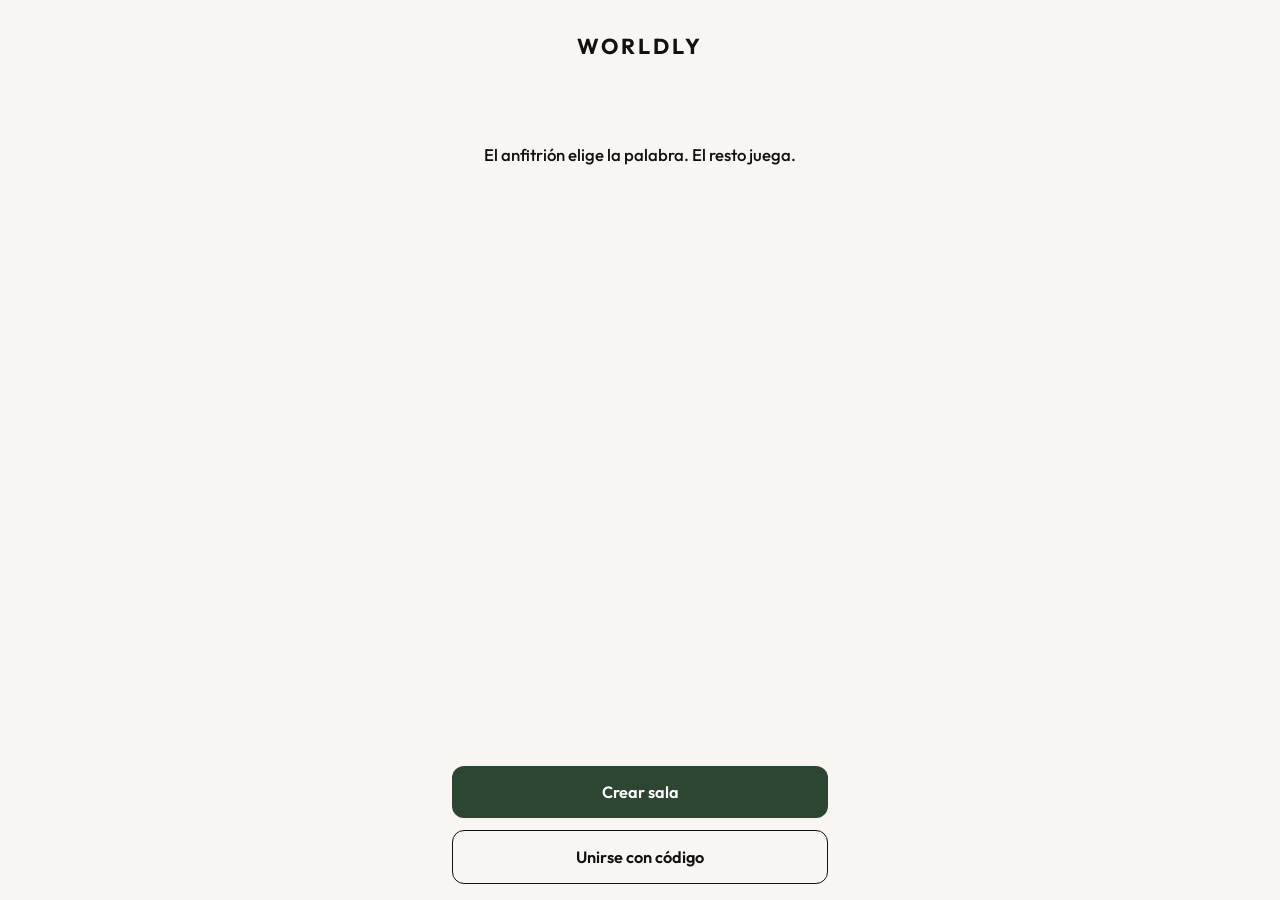
==== docs/index.html @ 36817725 "ship Worldly as a static Spanish Wordle, so anyone can host a word The secret lives in the share lin" ====
<!DOCTYPE html>
<html lang="es">
<head>
  <meta charset="utf-8" />
  <meta name="viewport" content="width=device-width, initial-scale=1, viewport-fit=cover" />
  <meta name="theme-color" content="#f8f5f2" />
  <title>Worldly</title>
  <link rel="preconnect" href="https://fonts.googleapis.com" />
  <link rel="preconnect" href="https://fonts.gstatic.com" crossorigin />
  <link href="https://fonts.googleapis.com/css2?family=Outfit:wght@400;500;600;700&display=swap" rel="stylesheet" />
  <link rel="stylesheet" href="./styles.css" />
</head>
<body>
  <div id="app"></div>
  <script src="./app.js" type="module"></script>
</body>
</html>
---- docs/styles.css ----
:root {
  --paper: #f8f5f2;
  --ink: #111;
  --muted: #6b6560;
  --line: #d9d4cd;
  --tile: #fff;
  --green: #3a6b48;
  --green-deep: #2d4632;
  --yellow: #c9a227;
  --gray: #78746c;
  --radius: 12px;
}

* { box-sizing: border-box; }
html, body { height: 100%; }
body {
  margin: 0;
  background: var(--paper);
  color: var(--ink);
  font-family: Outfit, system-ui, -apple-system, sans-serif;
  -webkit-font-smoothing: antialiased;
}

#app {
  min-height: 100%;
  max-width: 420px;
  margin: 0 auto;
  padding: 28px 22px calc(16px + env(safe-area-inset-bottom));
  display: flex;
  flex-direction: column;
}

header.brand {
  display: flex;
  align-items: center;
  justify-content: center;
  position: relative;
  min-height: 36px;
  margin-bottom: 8px;
}
header.brand h1 {
  font-size: 1.35rem;
  font-weight: 700;
  letter-spacing: 0.14em;
  text-transform: uppercase;
  margin: 0;
}
header.brand .salon {
  font-size: 0.82rem;
  font-weight: 700;
  letter-spacing: 0.18em;
  text-transform: uppercase;
}
header.brand button.link {
  position: absolute;
  right: 0;
  top: 50%;
  transform: translateY(-50%);
  background: none;
  border: 0;
  color: var(--muted);
  font: inherit;
  font-size: 0.9rem;
  cursor: pointer;
}

.hero {
  margin: auto 0 36px;
  text-align: center;
}
.home .hero { margin-top: 72px; }
.hero p.lede {
  font-size: 1.05rem;
  font-weight: 500;
  line-height: 1.35;
  margin: 0 0 10px;
  color: var(--ink);
}
.hero p.sub {
  margin: 0;
  color: var(--muted);
  font-size: 0.95rem;
}

.stack { display: flex; flex-direction: column; gap: 12px; }
.home .stack { margin-top: auto; }

.btn {
  appearance: none;
  border: 0;
  border-radius: var(--radius);
  padding: 16px 18px;
  font: inherit;
  font-weight: 600;
  font-size: 1.02rem;
  cursor: pointer;
  text-align: center;
}
.btn.primary {
  background: var(--green-deep);
  color: #fff;
}
.btn.ghost {
  background: transparent;
  color: var(--ink);
  border: 1.5px solid var(--ink);
}
.btn:disabled { opacity: 0.5; cursor: not-allowed; }

label.field {
  display: flex;
  flex-direction: column;
  gap: 8px;
  font-size: 0.88rem;
  color: var(--muted);
}
input[type="text"] {
  font: inherit;
  font-size: 1.1rem;
  padding: 14px 16px;
  border-radius: var(--radius);
  border: 1.5px solid var(--line);
  background: var(--tile);
  color: var(--ink);
  outline: none;
}
input[type="text"]:focus { border-color: var(--green-deep); }
input.code {
  text-transform: uppercase;
  letter-spacing: 0.28em;
  text-align: center;
  font-weight: 700;
}
input.word { text-transform: lowercase; }

.msg {
  min-height: 1.3em;
  color: #a33;
  font-size: 0.92rem;
  text-align: center;
}
.msg.ok { color: var(--green); }

.card {
  background: var(--tile);
  border: 1px solid var(--line);
  border-radius: var(--radius);
  padding: 16px;
}
.code-block { text-align: center; margin-bottom: 12px; }
.code-block .code {
  font-size: 2rem;
  font-weight: 700;
  letter-spacing: 0.22em;
  margin: 6px 0 8px;
}
.code-block .hint { color: var(--muted); font-size: 0.88rem; }
.quiet {
  display: inline-block;
  margin-top: 8px;
  font-size: 0.78rem;
  font-weight: 600;
  letter-spacing: 0.06em;
  text-transform: uppercase;
  color: var(--green-deep);
}

.grid {
  display: grid;
  gap: 8px;
  margin: 12px auto 16px;
  width: min(100%, 320px);
}
.row { display: grid; gap: 8px; }
.tile {
  aspect-ratio: 1;
  display: grid;
  place-items: center;
  border-radius: 8px;
  border: 2px solid var(--line);
  background: var(--tile);
  font-weight: 700;
  font-size: 1.35rem;
  text-transform: uppercase;
}
.tile.filled { border-color: var(--ink); }
.tile.g { background: var(--green); border-color: var(--green); color: #fff; }
.tile.y { background: var(--yellow); border-color: var(--yellow); color: #fff; }
.tile.x { background: var(--gray); border-color: var(--gray); color: #fff; }

.keyboard {
  margin-top: auto;
  display: flex;
  flex-direction: column;
  gap: 8px;
  padding-top: 8px;
}
.kb-row {
  display: flex;
  gap: 6px;
  justify-content: center;
}
.key {
  flex: 1 1 0;
  min-height: 48px;
  max-width: 34px;
  border: 0;
  border-radius: 8px;
  background: #ece8e3;
  color: var(--ink);
  font: inherit;
  font-weight: 700;
  cursor: pointer;
  text-transform: uppercase;
}
.key.wide { max-width: 76px; flex: 1.7 1 0; font-size: 0.72rem; letter-spacing: 0.04em; }
.key.g { background: var(--green); color: #fff; }
.key.y { background: var(--yellow); color: #fff; }
.key.x { background: var(--gray); color: #fff; }

.end { text-align: center; margin: 12px 0; }
.end h2 { margin: 0 0 6px; font-size: 1.2rem; }
.end .secret {
  font-size: 1.15rem;
  font-weight: 700;
  letter-spacing: 0.14em;
  text-transform: uppercase;
}

.status-line {
  text-align: center;
  color: var(--muted);
  font-size: 0.88rem;
  letter-spacing: 0.04em;
  margin: 4px 0 8px;
}

@media (min-width: 500px) {
  .key { min-height: 52px; }
}

.share {
  font-size: 0.78rem;
  word-break: break-all;
  color: var(--muted);
  margin: 8px 0 12px;
  line-height: 1.4;
}
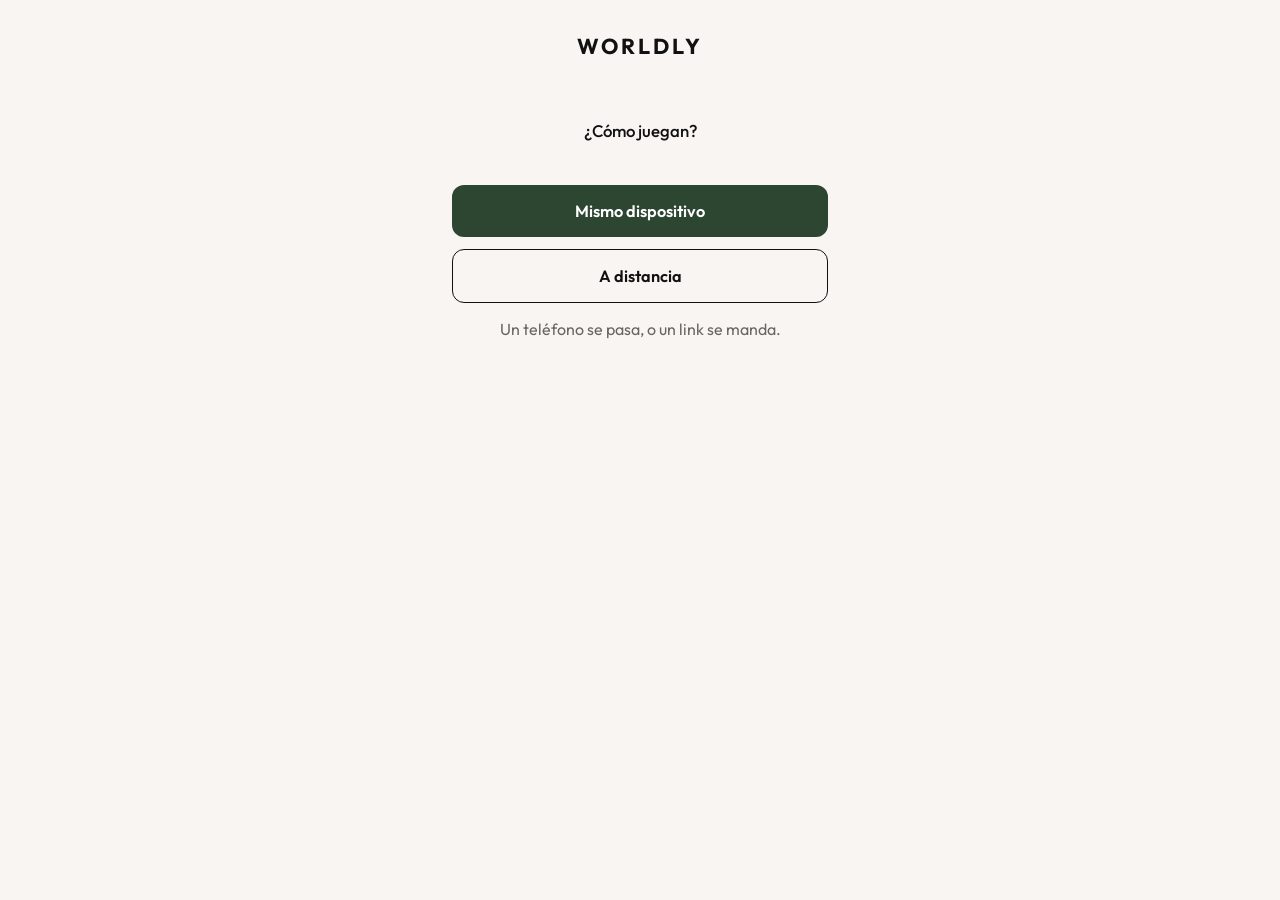
==== commit 31310208: "put both modes on screen, not under the fold" ====
--- a/docs/index.html
+++ b/docs/index.html
@@ -8,10 +8,10 @@
   <link rel="preconnect" href="https://fonts.googleapis.com" />
   <link rel="preconnect" href="https://fonts.gstatic.com" crossorigin />
   <link href="https://fonts.googleapis.com/css2?family=Outfit:wght@400;500;600;700&display=swap" rel="stylesheet" />
-  <link rel="stylesheet" href="./styles.css" />
+  <link rel="stylesheet" href="./styles.css?v=2" />
 </head>
 <body>
   <div id="app"></div>
-  <script src="./app.js" type="module"></script>
+  <script src="./app.js?v=2" type="module"></script>
 </body>
 </html>
--- a/docs/styles.css
+++ b/docs/styles.css
@@ -65,10 +65,10 @@
 }
 
 .hero {
-  margin: auto 0 36px;
-  text-align: center;
-}
-.home .hero { margin-top: 72px; }
+  margin: 28px 0 24px;
+  text-align: center;
+}
+.home .hero { margin-top: 48px; }
 .hero p.lede {
   font-size: 1.05rem;
   font-weight: 500;
@@ -83,7 +83,7 @@
 }
 
 .stack { display: flex; flex-direction: column; gap: 12px; }
-.home .stack { margin-top: auto; }
+.home .stack { margin-top: 8px; }
 
 .btn {
   appearance: none;
